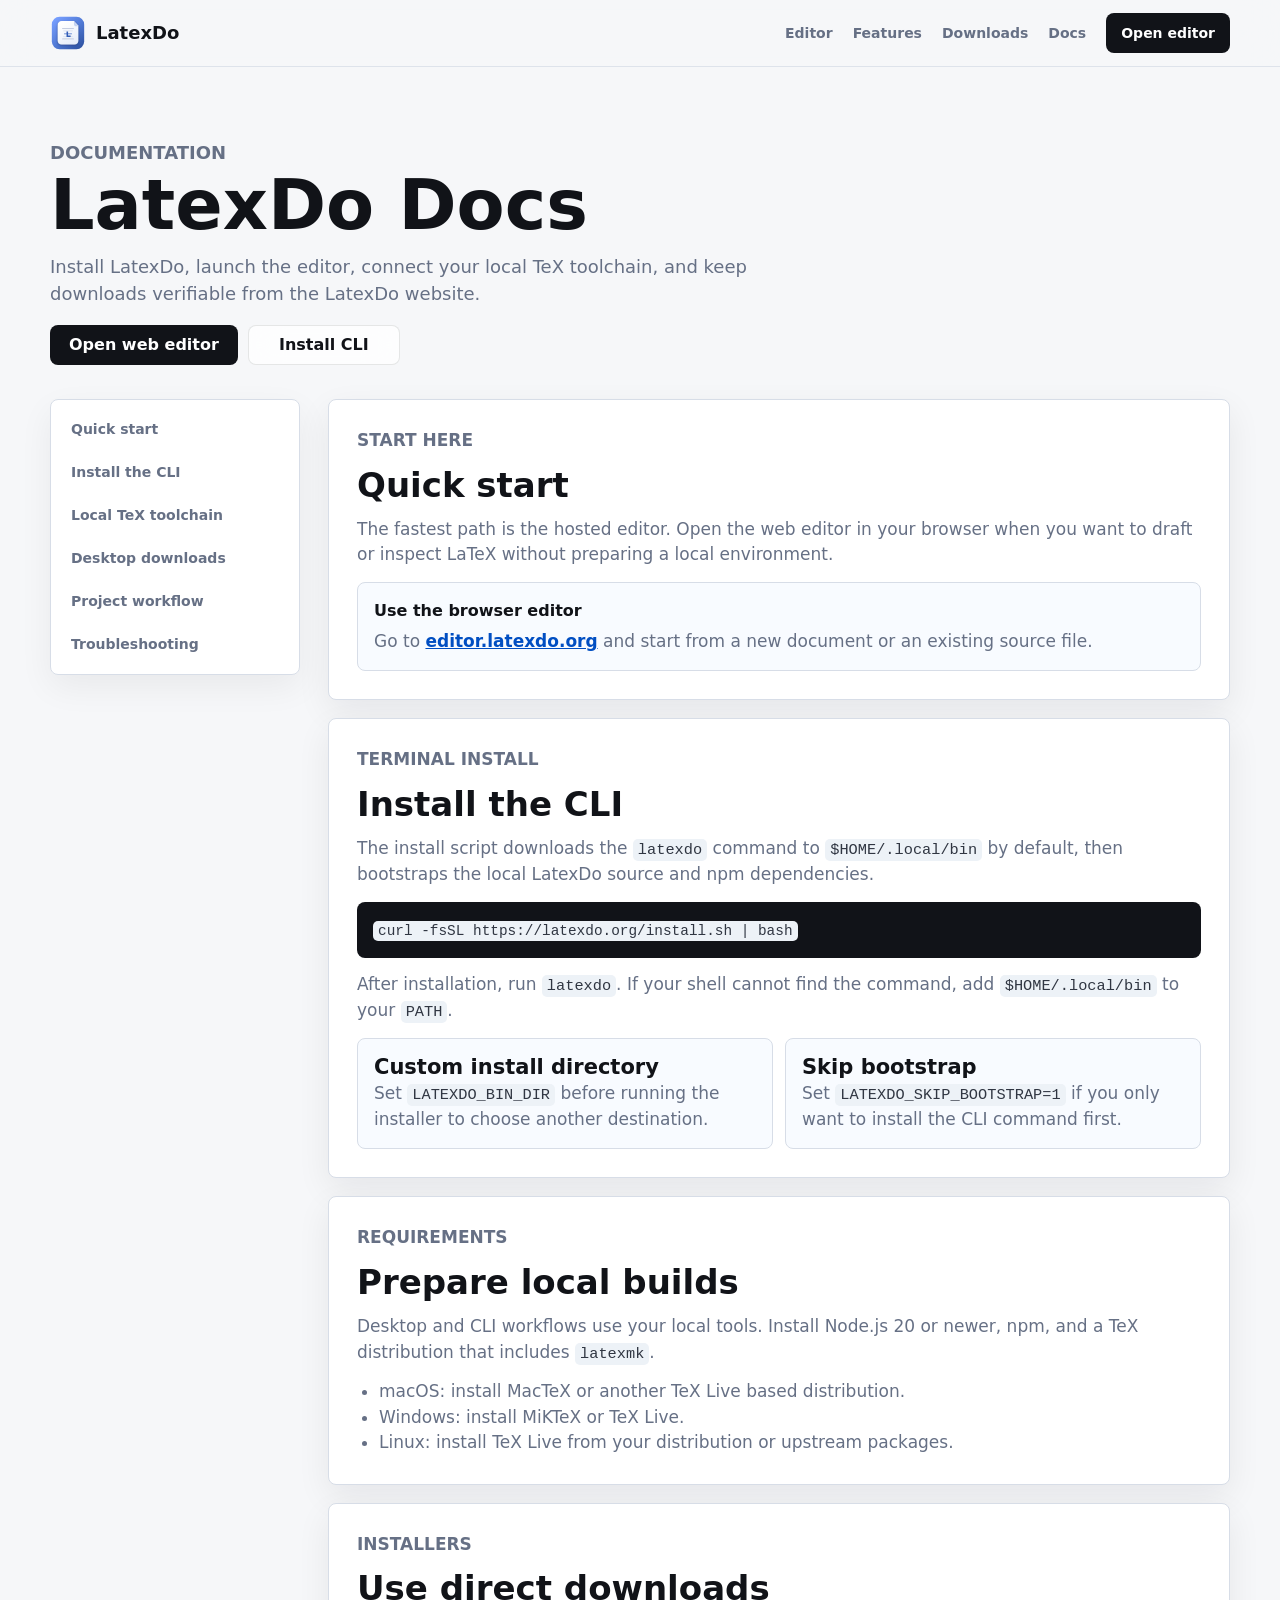
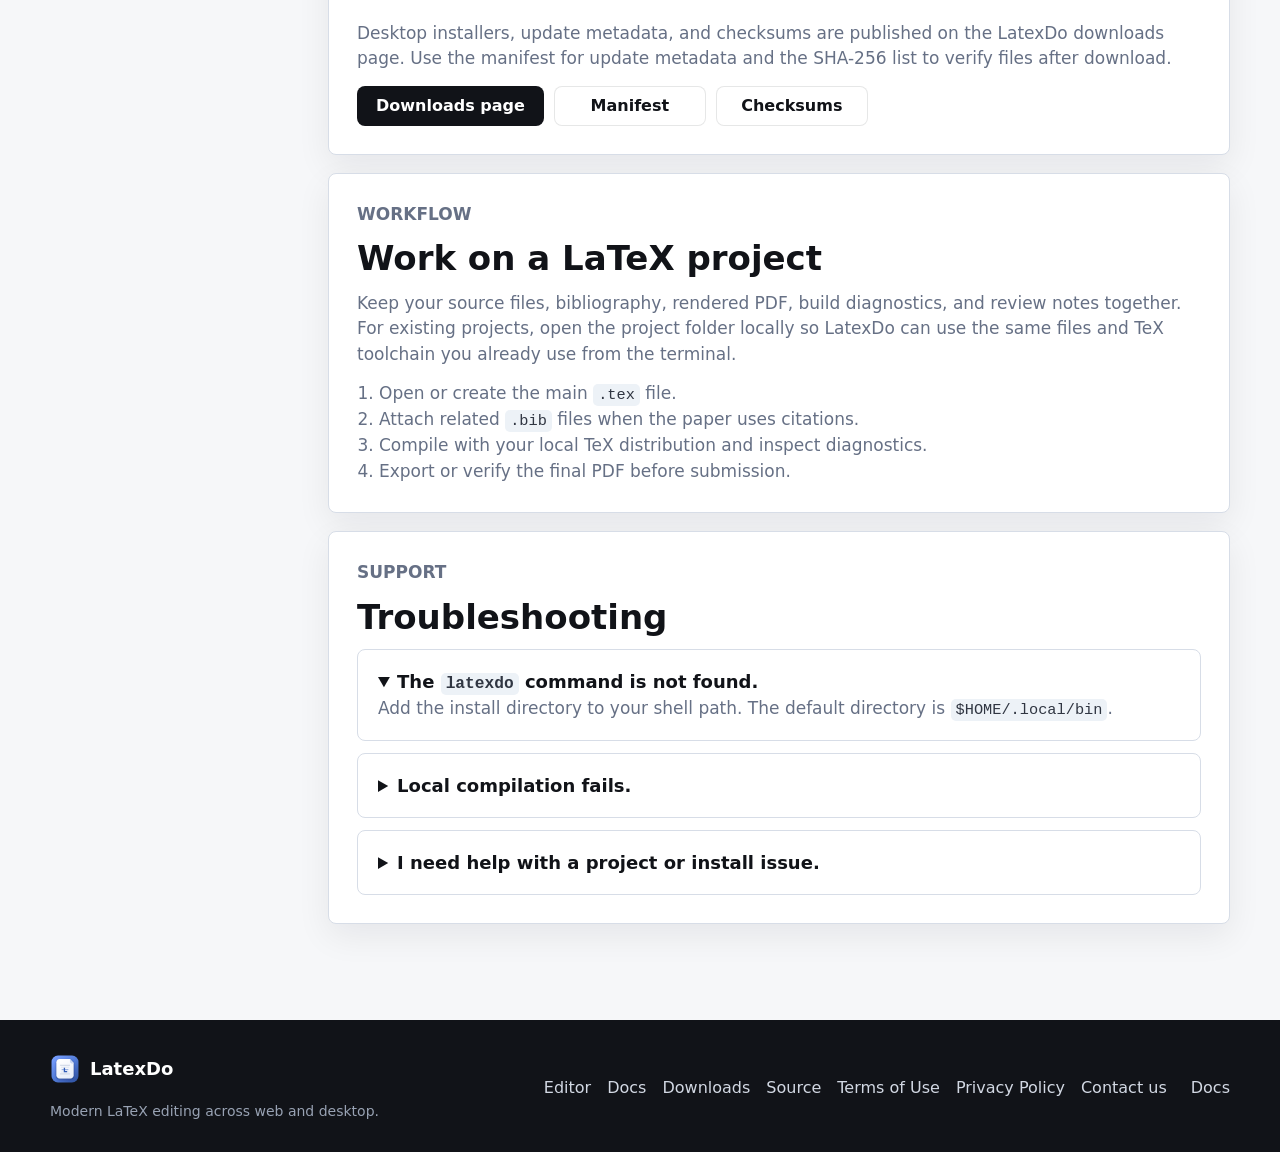
==== docs/index.html @ fb9a3849 "adding docx (fixes: #9)" ====
<!doctype html>
<html lang="en">
  <head>
    <meta charset="UTF-8" />
    <meta name="viewport" content="width=device-width, initial-scale=1.0" />
    <title>LatexDo Docs - Installation, Editor, CLI, and Downloads</title>
    <meta
      name="description"
      content="LatexDo documentation for installing the CLI, opening the editor, preparing a TeX toolchain, using downloads, and troubleshooting local builds."
    />
    <meta name="robots" content="index, follow, max-image-preview:large" />
    <link rel="canonical" href="https://latexdo.org/docs/" />
    <link rel="icon" type="image/svg+xml" href="../assets/icon.svg" />
    <link rel="manifest" href="../site.webmanifest" />
    <link rel="stylesheet" href="../style.css" />
    <meta property="og:type" content="website" />
    <meta property="og:title" content="LatexDo Docs" />
    <meta
      property="og:description"
      content="Install LatexDo, launch the editor, configure a TeX toolchain, and verify desktop downloads."
    />
    <meta property="og:url" content="https://latexdo.org/docs/" />
    <meta property="og:image" content="https://latexdo.org/assets/social-preview.svg" />
  </head>
  <body>
    <header class="site-header">
      <nav class="nav-shell" aria-label="Primary navigation">
        <a class="brand" href="../" aria-label="LatexDo home">
          <img src="../assets/icon.svg" alt="" width="36" height="36" />
          <span>LatexDo</span>
        </a>
        <button
          class="nav-toggle"
          type="button"
          aria-expanded="false"
          aria-controls="nav-links"
          data-nav-toggle
        >
          <span></span>
          <span></span>
        </button>
        <div id="nav-links" class="nav-links" data-nav-links>
          <a href="../#editor">Editor</a>
          <a href="../#features">Features</a>
          <a href="../downloads/">Downloads</a>
          <a href="./">Docs</a>
          <a class="nav-editor-link" href="https://editor.latexdo.org">Open editor</a>
        </div>
      </nav>
    </header>

    <main class="docs-page">
      <section class="docs-hero">
        <p class="eyebrow">Documentation</p>
        <h1>LatexDo Docs</h1>
        <p>
          Install LatexDo, launch the editor, connect your local TeX toolchain, and
          keep downloads verifiable from the LatexDo website.
        </p>
        <div class="hero-actions">
          <a class="button primary" href="https://editor.latexdo.org"
            >Open web editor</a
          >
          <a class="button secondary" href="#install-cli">Install CLI</a>
        </div>
      </section>

      <div class="docs-layout">
        <aside class="docs-toc" aria-label="Documentation sections">
          <a href="#quick-start">Quick start</a>
          <a href="#install-cli">Install the CLI</a>
          <a href="#local-toolchain">Local TeX toolchain</a>
          <a href="#desktop-downloads">Desktop downloads</a>
          <a href="#project-workflow">Project workflow</a>
          <a href="#troubleshooting">Troubleshooting</a>
        </aside>

        <article class="docs-document">
          <section id="quick-start">
            <p class="eyebrow">Start here</p>
            <h2>Quick start</h2>
            <p>
              The fastest path is the hosted editor. Open the web editor in your
              browser when you want to draft or inspect LaTeX without preparing a local
              environment.
            </p>
            <div class="docs-callout">
              <strong>Use the browser editor</strong>
              <p>
                Go to <a href="https://editor.latexdo.org">editor.latexdo.org</a> and
                start from a new document or an existing source file.
              </p>
            </div>
          </section>

          <section id="install-cli">
            <p class="eyebrow">Terminal install</p>
            <h2>Install the CLI</h2>
            <p>
              The install script downloads the <code>latexdo</code> command to
              <code>$HOME/.local/bin</code> by default, then bootstraps the local
              LatexDo source and npm dependencies.
            </p>
            <div class="command-line" aria-label="LatexDo CLI install command">
              <code>curl -fsSL https://latexdo.org/install.sh | bash</code>
            </div>
            <p>
              After installation, run <code>latexdo</code>. If your shell cannot find
              the command, add <code>$HOME/.local/bin</code> to your <code>PATH</code>.
            </p>
            <div class="docs-grid">
              <div>
                <h3>Custom install directory</h3>
                <p>
                  Set <code>LATEXDO_BIN_DIR</code> before running the installer to
                  choose another destination.
                </p>
              </div>
              <div>
                <h3>Skip bootstrap</h3>
                <p>
                  Set <code>LATEXDO_SKIP_BOOTSTRAP=1</code> if you only want to install
                  the CLI command first.
                </p>
              </div>
            </div>
          </section>

          <section id="local-toolchain">
            <p class="eyebrow">Requirements</p>
            <h2>Prepare local builds</h2>
            <p>
              Desktop and CLI workflows use your local tools. Install Node.js 20 or
              newer, npm, and a TeX distribution that includes <code>latexmk</code>.
            </p>
            <ul>
              <li>macOS: install MacTeX or another TeX Live based distribution.</li>
              <li>Windows: install MiKTeX or TeX Live.</li>
              <li>Linux: install TeX Live from your distribution or upstream packages.</li>
            </ul>
          </section>

          <section id="desktop-downloads">
            <p class="eyebrow">Installers</p>
            <h2>Use direct downloads</h2>
            <p>
              Desktop installers, update metadata, and checksums are published on the
              LatexDo downloads page. Use the manifest for update metadata and the
              SHA-256 list to verify files after download.
            </p>
            <div class="docs-links">
              <a class="button primary" href="../downloads/">Downloads page</a>
              <a class="button secondary" href="../downloads/manifest.json"
                >Manifest</a
              >
              <a class="button secondary" href="../downloads/SHA256SUMS.txt"
                >Checksums</a
              >
            </div>
          </section>

          <section id="project-workflow">
            <p class="eyebrow">Workflow</p>
            <h2>Work on a LaTeX project</h2>
            <p>
              Keep your source files, bibliography, rendered PDF, build diagnostics,
              and review notes together. For existing projects, open the project folder
              locally so LatexDo can use the same files and TeX toolchain you already
              use from the terminal.
            </p>
            <ol>
              <li>Open or create the main <code>.tex</code> file.</li>
              <li>Attach related <code>.bib</code> files when the paper uses citations.</li>
              <li>Compile with your local TeX distribution and inspect diagnostics.</li>
              <li>Export or verify the final PDF before submission.</li>
            </ol>
          </section>

          <section id="troubleshooting">
            <p class="eyebrow">Support</p>
            <h2>Troubleshooting</h2>
            <div class="faq-list">
              <details open>
                <summary>The <code>latexdo</code> command is not found.</summary>
                <p>
                  Add the install directory to your shell path. The default directory is
                  <code>$HOME/.local/bin</code>.
                </p>
              </details>
              <details>
                <summary>Local compilation fails.</summary>
                <p>
                  Confirm that your TeX distribution is installed and that
                  <code>latexmk</code> is available in your terminal.
                </p>
              </details>
              <details>
                <summary>I need help with a project or install issue.</summary>
                <p>
                  Email <a href="mailto:contact@latexdo.org">contact@latexdo.org</a>
                  or open an issue in the
                  <a href="https://github.com/latexdo/latexdo">LatexDo repository</a>.
                </p>
              </details>
            </div>
          </section>
        </article>
      </div>
    </main>

    <footer class="site-footer">
      <div>
        <a class="brand" href="../" aria-label="LatexDo home"
          ><img src="../assets/icon.svg" alt="" width="30" height="30" /><span
            >LatexDo</span
          ></a
        >
        <p>Modern LaTeX editing across web and desktop.</p>
      </div>
      <nav aria-label="Footer navigation">
        <a href="https://editor.latexdo.org">Editor</a>
        <a href="../docs/">Docs</a>
        <a href="../downloads/">Downloads</a>
        <a href="https://github.com/latexdo/latexdo">Source</a>
        <a href="../terms.html">Terms of Use</a>
        <a href="../privacy.html">Privacy Policy</a>
        <a href="mailto:contact@latexdo.org">Contact us</a>
      </nav>
      <span>Docs</span>
    </footer>

    <script type="module" src="../assets/site.js"></script>
  </body>
</html>
---- style.css ----
:root {
  color-scheme: light;
  --page: #f6f7f9;
  --surface: #ffffff;
  --surface-soft: #f2f4f7;
  --ink: #111318;
  --ink-soft: #303642;
  --muted: #667085;
  --border: #d7dde7;
  --hairline: rgb(17 19 24 / 10%);
  --blue: #0f6fff;
  --blue-strong: #004ec2;
  --green: #14805e;
  --amber: #9c6514;
  --rose: #b4233b;
  --code: #111318;
  --code-line: #98a2b3;
  --shadow-soft: 0 18px 50px rgb(17 19 24 / 10%);
  --shadow-strong: 0 32px 90px rgb(17 19 24 / 18%);
  --radius: 8px;
  --max: 1180px;
}

* {
  box-sizing: border-box;
}

html {
  scroll-behavior: smooth;
}

body {
  margin: 0;
  color: var(--ink);
  background: var(--page);
  font-family:
    Inter,
    ui-sans-serif,
    system-ui,
    -apple-system,
    BlinkMacSystemFont,
    "Segoe UI",
    sans-serif;
  line-height: 1.5;
  text-rendering: optimizeLegibility;
  -webkit-font-smoothing: antialiased;
}

button,
textarea,
a {
  font: inherit;
}

button {
  color: inherit;
}

a {
  color: inherit;
}

img,
svg {
  display: block;
  max-width: 100%;
}

.skip-link {
  position: fixed;
  top: 12px;
  left: 12px;
  z-index: 100;
  transform: translateY(-140%);
  border-radius: var(--radius);
  background: var(--ink);
  color: white;
  padding: 10px 12px;
  text-decoration: none;
}

.skip-link:focus {
  transform: translateY(0);
}

.site-header {
  position: sticky;
  top: 0;
  z-index: 30;
  border-bottom: 1px solid rgb(215 221 231 / 76%);
  background: rgb(246 247 249 / 82%);
  backdrop-filter: blur(20px);
}

.nav-shell {
  display: flex;
  width: min(var(--max), calc(100% - 32px));
  min-height: 66px;
  align-items: center;
  justify-content: space-between;
  gap: 24px;
  margin: 0 auto;
}

.brand {
  display: inline-flex;
  align-items: center;
  gap: 10px;
  color: var(--ink);
  font-size: 18px;
  font-weight: 820;
  letter-spacing: 0;
  text-decoration: none;
}

.brand span {
  line-height: 1;
}

.nav-links {
  display: flex;
  align-items: center;
  gap: 20px;
  color: var(--muted);
  font-size: 14px;
  font-weight: 690;
}

.nav-links a {
  text-decoration: none;
}

.nav-links a:hover {
  color: var(--ink);
}

.nav-editor-link,
.button {
  display: inline-flex;
  min-height: 40px;
  align-items: center;
  justify-content: center;
  border: 1px solid transparent;
  border-radius: var(--radius);
  cursor: pointer;
  font-weight: 760;
  text-decoration: none;
  transition:
    transform 160ms ease,
    border-color 160ms ease,
    background 160ms ease,
    color 160ms ease;
}

.nav-editor-link {
  padding: 0 14px;
  background: var(--ink);
  color: white;
}

.nav-editor-link:hover,
.button.primary:hover {
  transform: translateY(-1px);
}

.nav-toggle {
  display: none;
  width: 42px;
  height: 42px;
  border: 1px solid var(--border);
  border-radius: var(--radius);
  background: var(--surface);
  cursor: pointer;
}

.nav-toggle span {
  display: block;
  width: 18px;
  height: 2px;
  margin: 5px auto;
  border-radius: 2px;
  background: var(--ink);
}

.hero {
  position: relative;
  display: grid;
  min-height: calc(100svh - 66px);
  overflow: hidden;
  border-bottom: 1px solid var(--hairline);
  background: #f8f9fb;
}

.hero-backdrop {
  position: absolute;
  inset: 0;
  display: grid;
  align-items: center;
  padding: 92px 24px 48px;
  opacity: 0.94;
}

.product-stage {
  display: grid;
  grid-template-columns: 180px minmax(420px, 1fr) minmax(260px, 0.56fr);
  grid-template-rows: minmax(340px, 54vh) 142px;
  gap: 12px;
  width: min(1240px, 100%);
  margin: 0 auto;
  transform: translateX(120px) rotateX(0deg);
}

.stage-sidebar,
.stage-editor,
.stage-preview,
.stage-inspector {
  border: 1px solid rgb(17 19 24 / 12%);
  border-radius: 10px;
  background: rgb(255 255 255 / 82%);
  box-shadow: var(--shadow-soft);
  backdrop-filter: blur(18px);
}

.stage-sidebar {
  display: grid;
  align-content: start;
  gap: 12px;
  padding: 18px;
}

.stage-dot {
  width: 34px;
  height: 34px;
  border-radius: 50%;
  background: var(--ink);
}

.stage-pill,
.stage-file,
.stage-divider {
  display: block;
}

.stage-pill {
  height: 9px;
  width: 70%;
  border-radius: 999px;
  background: #c5cedb;
}

.stage-pill.wide {
  width: 90%;
}

.stage-pill.short {
  width: 52%;
}

.stage-divider {
  height: 1px;
  margin: 10px 0 4px;
  background: var(--border);
}

.stage-file {
  border-radius: 7px;
  padding: 8px 10px;
  color: var(--muted);
  font-size: 12px;
  font-weight: 740;
}

.stage-file.active {
  background: #eef4ff;
  color: var(--blue-strong);
}

.stage-editor {
  overflow: hidden;
  background: #101217;
  color: #e7ebf2;
}

.stage-toolbar {
  display: flex;
  min-height: 46px;
  align-items: center;
  justify-content: space-between;
  border-bottom: 1px solid rgb(255 255 255 / 10%);
  padding: 0 16px;
  color: #aeb8c8;
  font-size: 12px;
  font-weight: 720;
}

.stage-toolbar strong {
  color: #8fe0b6;
}

.stage-editor pre {
  margin: 0;
  padding: 22px;
  font-family: ui-monospace, SFMono-Regular, Menlo, Monaco, Consolas, monospace;
  font-size: 14px;
  line-height: 1.75;
  white-space: pre-wrap;
}

.stage-preview {
  padding: 30px;
  background: #ffffff;
}

.paper-label {
  display: inline-flex;
  margin-bottom: 20px;
  color: var(--muted);
  font-size: 11px;
  font-weight: 850;
  text-transform: uppercase;
}

.stage-preview h3 {
  margin: 0 0 12px;
  font-family: Georgia, "Times New Roman", serif;
  font-size: 26px;
}

.stage-preview p {
  color: #3b4250;
  font-family: Georgia, "Times New Roman", serif;
}

.paper-rule {
  height: 1px;
  margin: 22px 0;
  background: var(--border);
}

.paper-lines {
  display: grid;
  gap: 10px;
}

.paper-lines span {
  height: 10px;
  border-radius: 999px;
  background: #d8dee8;
}

.paper-lines span:nth-child(2) {
  width: 72%;
}

.stage-inspector {
  grid-column: 2 / 4;
  display: grid;
  grid-template-columns: auto repeat(3, minmax(0, 1fr));
  align-items: center;
  gap: 12px;
  padding: 18px;
}

.check {
  border: 1px solid var(--border);
  border-radius: var(--radius);
  padding: 12px;
  background: #f8fafc;
  color: var(--ink-soft);
  font-size: 13px;
  font-weight: 760;
}

.check.good {
  border-color: rgb(20 128 94 / 34%);
  color: var(--green);
}

.check.warn {
  border-color: rgb(156 101 20 / 34%);
  color: var(--amber);
}

.hero-content {
  position: relative;
  z-index: 2;
  width: min(var(--max), calc(100% - 32px));
  align-self: end;
  margin: 0 auto;
  padding: 110px 0 92px;
}

.eyebrow {
  margin: 0;
  color: var(--blue-strong);
  font-size: 12px;
  font-weight: 860;
  letter-spacing: 0;
  text-transform: uppercase;
}

h1,
h2,
h3,
p {
  margin-top: 0;
}

h1 {
  max-width: 780px;
  margin-bottom: 18px;
  color: var(--ink);
  font-size: 96px;
  line-height: 0.9;
  letter-spacing: 0;
}

h2 {
  margin-bottom: 0;
  color: var(--ink);
  font-size: 48px;
  line-height: 1.04;
  letter-spacing: 0;
}

h3 {
  margin-bottom: 10px;
  font-size: 21px;
  line-height: 1.22;
  letter-spacing: 0;
}

.hero-lede {
  max-width: 620px;
  margin-bottom: 24px;
  color: var(--ink-soft);
  font-size: 22px;
  line-height: 1.42;
}

.hero-actions,
.toolbar-actions,
.hero-commands {
  display: flex;
  flex-wrap: wrap;
  gap: 10px;
}

.hero-actions {
  margin-bottom: 18px;
}

.button {
  min-width: 152px;
  padding: 0 18px;
}

.button.primary {
  background: var(--ink);
  color: white;
}

.button.secondary {
  border-color: var(--hairline);
  background: rgb(255 255 255 / 78%);
  color: var(--ink);
  backdrop-filter: blur(16px);
}

.button.secondary:hover {
  border-color: rgb(17 19 24 / 22%);
  background: white;
  transform: translateY(-1px);
}

.hero-commands button {
  min-height: 34px;
  border: 1px solid rgb(17 19 24 / 14%);
  border-radius: var(--radius);
  background: rgb(255 255 255 / 64%);
  color: var(--ink-soft);
  cursor: pointer;
  padding: 0 12px;
  font-size: 13px;
  font-weight: 760;
  backdrop-filter: blur(14px);
}

.hero-commands button.active,
.hero-commands button:hover {
  background: var(--ink);
  color: white;
}

.trust-strip {
  display: grid;
  grid-template-columns: repeat(4, minmax(0, 1fr));
  border-bottom: 1px solid var(--hairline);
  background: var(--surface);
}

.trust-strip div {
  min-height: 108px;
  padding: 24px;
  border-right: 1px solid var(--hairline);
}

.trust-strip div:last-child {
  border-right: 0;
}

.trust-strip strong,
.trust-strip span {
  display: block;
}

.trust-strip strong {
  margin-bottom: 6px;
  font-size: 15px;
}

.trust-strip span {
  color: var(--muted);
  font-size: 14px;
}

.section-band {
  padding: 98px 0;
  border-bottom: 1px solid var(--hairline);
  background: var(--page);
}

.section-band:nth-of-type(even) {
  background: var(--surface);
}

.section-inner {
  width: min(var(--max), calc(100% - 32px));
  margin: 0 auto;
}

.section-inner.wide {
  width: min(1360px, calc(100% - 32px));
}

.section-inner.narrow {
  width: min(820px, calc(100% - 32px));
}

.section-heading {
  display: grid;
  max-width: 790px;
  gap: 14px;
  margin-bottom: 30px;
}

.section-heading p:not(.eyebrow) {
  color: var(--muted);
  font-size: 18px;
}

.section-heading a {
  color: var(--blue-strong);
  font-weight: 800;
  text-decoration: none;
}

.demo-workspace {
  overflow: hidden;
  border: 1px solid var(--border);
  border-radius: 12px;
  background: var(--surface);
  box-shadow: var(--shadow-strong);
}

.workspace-topbar {
  display: grid;
  grid-template-columns: auto minmax(150px, 1fr) auto auto;
  align-items: center;
  gap: 14px;
  min-height: 58px;
  padding: 10px 12px;
  border-bottom: 1px solid var(--border);
  background: #f8fafc;
}

.traffic {
  display: flex;
  gap: 7px;
}

.traffic span {
  width: 11px;
  height: 11px;
  border-radius: 999px;
  background: #e25d56;
}

.traffic span:nth-child(2) {
  background: #e6b240;
}

.traffic span:nth-child(3) {
  background: #35bc78;
}

.project-meta {
  display: flex;
  min-width: 0;
  flex-direction: column;
  gap: 1px;
}

.project-meta strong {
  overflow: hidden;
  color: var(--ink);
  font-size: 13px;
  text-overflow: ellipsis;
  white-space: nowrap;
}

.project-meta span {
  color: var(--muted);
  font-size: 12px;
}

.mode-switch {
  display: inline-grid;
  grid-template-columns: repeat(3, minmax(70px, 1fr));
  gap: 4px;
  padding: 3px;
  border: 1px solid var(--border);
  border-radius: var(--radius);
  background: #edf1f6;
}

.mode,
.icon-button {
  min-height: 30px;
  border: 1px solid transparent;
  border-radius: 6px;
  background: transparent;
  color: var(--muted);
  cursor: pointer;
  font-size: 12px;
  font-weight: 780;
}

.mode.active {
  border-color: #ccd5e3;
  background: var(--surface);
  color: var(--blue-strong);
}

.icon-button {
  min-width: 48px;
  padding: 0 10px;
  border-color: var(--border);
  background: var(--surface);
  color: var(--ink);
}

.button.compact {
  min-width: 94px;
  min-height: 34px;
  padding: 0 14px;
}

.workspace-grid {
  display: grid;
  min-height: 560px;
  grid-template-columns: minmax(360px, 1.1fr) minmax(340px, 0.92fr) minmax(
      250px,
      0.56fr
    );
}

.source-panel,
.preview-panel,
.inspector-panel {
  min-width: 0;
  border-right: 1px solid var(--border);
  background: var(--surface);
}

.inspector-panel {
  display: flex;
  flex-direction: column;
  border-right: 0;
}

.panel-title {
  display: flex;
  min-height: 42px;
  align-items: center;
  justify-content: space-between;
  gap: 12px;
  padding: 0 14px;
  border-bottom: 1px solid var(--border);
  color: var(--muted);
  font-size: 12px;
  font-weight: 850;
  text-transform: uppercase;
}

.editor-shell {
  display: grid;
  height: calc(100% - 42px);
  min-height: 518px;
  grid-template-columns: 46px 1fr;
  background: var(--code);
}

.line-numbers {
  height: 100%;
  margin: 0;
  padding: 14px 0 14px 10px;
  overflow: hidden;
  border-right: 1px solid rgb(255 255 255 / 8%);
  color: var(--code-line);
  font-family: ui-monospace, SFMono-Regular, Menlo, Monaco, Consolas, monospace;
  font-size: 13px;
  line-height: 22px;
  list-style: none;
  text-align: right;
}

.line-numbers li {
  height: 22px;
  padding-right: 10px;
}

.line-numbers li.active {
  color: white;
  background: rgb(15 111 255 / 30%);
}

#source-editor {
  width: 100%;
  height: 100%;
  min-height: 518px;
  resize: none;
  border: 0;
  outline: none;
  padding: 14px 16px;
  color: #d9e3f3;
  background: var(--code);
  font-family: ui-monospace, SFMono-Regular, Menlo, Monaco, Consolas, monospace;
  font-size: 13px;
  line-height: 22px;
  white-space: pre;
  tab-size: 2;
}

.pdf-page {
  width: min(100% - 44px, 390px);
  min-height: 472px;
  margin: 22px auto;
  padding: 30px;
  border: 1px solid #d2d8e3;
  background: white;
  box-shadow: 0 18px 40px rgb(17 19 24 / 14%);
  cursor: pointer;
}

.pdf-page h3 {
  margin-bottom: 14px;
  font-family: Georgia, "Times New Roman", serif;
  font-size: 24px;
}

.pdf-abstract,
.pdf-sections p {
  color: #374151;
  font-family: Georgia, "Times New Roman", serif;
  font-size: 12px;
  line-height: 1.55;
}

.pdf-sections h4 {
  margin: 18px 0 5px;
  font-family: Georgia, "Times New Roman", serif;
  font-size: 14px;
}

.pdf-section {
  padding: 3px 5px;
  margin-left: -5px;
  border-radius: 4px;
}

.pdf-section:hover,
.pdf-section.active {
  background: #e8f0ff;
}

.pdf-equation {
  margin: 22px 0;
  padding: 13px 10px;
  border: 1px solid #d8e0ec;
  background: #f8fafc;
  color: #24324a;
  font-family: Georgia, "Times New Roman", serif;
  font-size: 13px;
  text-align: center;
}

.score-strip {
  display: grid;
  grid-template-columns: repeat(3, 1fr);
  border-bottom: 1px solid var(--border);
}

.score-strip div {
  display: grid;
  min-height: 76px;
  align-content: center;
  justify-items: center;
  border-right: 1px solid var(--border);
  color: var(--muted);
  font-size: 11px;
}

.score-strip div:last-child {
  border-right: 0;
}

.metric {
  color: var(--ink);
  font-size: 22px;
  font-weight: 860;
}

.diagnostics {
  display: grid;
  gap: 10px;
  min-height: 250px;
  margin: 0;
  padding: 14px;
  list-style: none;
}

.diagnostics li {
  border: 1px solid var(--border);
  border-left-width: 4px;
  border-radius: var(--radius);
  padding: 10px;
  background: #fbfdff;
  cursor: pointer;
}

.diagnostics li.error {
  border-left-color: var(--rose);
}

.diagnostics li.warn {
  border-left-color: var(--amber);
}

.diagnostics li.ok {
  border-left-color: var(--green);
}

.diagnostics strong,
.diagnostics span {
  display: block;
}

.diagnostics strong {
  margin-bottom: 4px;
  font-size: 12px;
}

.diagnostics span {
  color: var(--muted);
  font-size: 12px;
}

.install-panel {
  margin: auto 14px 14px;
  padding: 14px;
  border: 1px solid #cbd8e8;
  border-radius: var(--radius);
  background: #f8fbff;
}

.install-panel strong {
  display: block;
  margin-bottom: 6px;
  font-size: 13px;
}

.install-panel p {
  margin-bottom: 10px;
  color: var(--muted);
  font-size: 12px;
}

.install-panel a {
  color: var(--blue-strong);
  font-size: 12px;
  font-weight: 820;
  text-decoration: none;
}

.workspace-status {
  display: flex;
  min-height: 38px;
  align-items: center;
  gap: 8px;
  padding: 0 14px;
  border-top: 1px solid var(--border);
  background: #f8fafc;
  color: var(--muted);
  font-size: 12px;
}

.status-dot {
  width: 9px;
  height: 9px;
  border-radius: 999px;
  background: var(--green);
}

.status-dot.busy {
  background: var(--amber);
}

.status-dot.error {
  background: var(--rose);
}

.workflow-grid,
.feature-grid,
.download-grid {
  display: grid;
  gap: 16px;
}

.workflow-grid {
  grid-template-columns: repeat(3, minmax(0, 1fr));
}

.feature-grid,
.download-grid {
  grid-template-columns: repeat(3, minmax(0, 1fr));
}

.workflow-card,
.feature-card,
.download-card,
.downloads-empty,
.downloads-meta {
  border: 1px solid var(--border);
  border-radius: var(--radius);
  background: var(--surface);
  box-shadow: 0 12px 34px rgb(17 19 24 / 7%);
}

.workflow-card,
.feature-card,
.download-card {
  padding: 22px;
}

.workflow-card span {
  display: inline-flex;
  margin-bottom: 28px;
  color: var(--blue-strong);
  font-size: 13px;
  font-weight: 880;
}

.workflow-card p,
.feature-card p,
.download-card p {
  margin-bottom: 0;
  color: var(--muted);
}

.download-card {
  display: grid;
  align-content: space-between;
  min-height: 190px;
}

.download-card a {
  width: fit-content;
  margin-top: 18px;
}

.download-card small,
.download-card span {
  display: block;
  color: #7a8596;
  font-size: 13px;
  font-weight: 720;
}

.cli-band {
  background: #eef3f7;
}

.cli-install {
  display: grid;
  grid-template-columns: minmax(0, 1fr) auto;
  gap: 16px;
  align-items: center;
  border: 1px solid var(--border);
  border-radius: var(--radius);
  background: var(--surface);
  padding: 18px;
  box-shadow: 0 12px 34px rgb(17 19 24 / 7%);
}

.command-line {
  min-width: 0;
  overflow-x: auto;
  border-radius: var(--radius);
  background: var(--code);
  color: #f6f8fb;
  padding: 16px;
}

.command-line code {
  white-space: nowrap;
  font-family: "SFMono-Regular", Consolas, "Liberation Mono", monospace;
  font-size: 14px;
}

.cli-links {
  display: flex;
  flex-wrap: wrap;
  gap: 10px;
  justify-content: flex-end;
}

.faq-list {
  display: grid;
  gap: 12px;
}

.faq-list details {
  border: 1px solid var(--border);
  border-radius: var(--radius);
  background: var(--surface);
  padding: 18px 20px;
}

.faq-list summary {
  cursor: pointer;
  font-size: 18px;
  font-weight: 820;
}

.faq-list p {
  margin: 14px 0 0;
  color: var(--muted);
}

.faq-list a {
  color: var(--blue-strong);
  font-weight: 760;
}

.faq-list code {
  border-radius: 5px;
  background: #edf2f7;
  color: var(--ink-soft);
  padding: 2px 5px;
  font-size: 0.9em;
}

.site-footer {
  display: grid;
  grid-template-columns: minmax(220px, 1fr) auto auto;
  gap: 24px;
  align-items: center;
  padding: 34px max(16px, calc((100% - var(--max)) / 2));
  background: var(--ink);
  color: #d2d8e3;
}

.site-footer p {
  margin: 10px 0 0;
  color: #98a2b3;
  font-size: 14px;
}

.site-footer .brand {
  color: white;
}

.site-footer nav {
  display: flex;
  flex-wrap: wrap;
  gap: 16px;
}

.site-footer a {
  color: #d2d8e3;
  text-decoration: none;
}

.site-footer a:hover {
  color: white;
}

.reveal {
  opacity: 0;
  transform: translateY(18px);
  transition:
    opacity 520ms ease,
    transform 520ms ease;
}

.reveal.visible {
  opacity: 1;
  transform: translateY(0);
}

.downloads-page {
  width: min(1080px, calc(100% - 32px));
  min-height: calc(100vh - 142px);
  margin: 0 auto;
  padding: 72px 0 86px;
}

.docs-page {
  width: min(var(--max), calc(100% - 32px));
  min-height: calc(100vh - 142px);
  margin: 0 auto;
  padding: 72px 0 96px;
}

.legal-page {
  width: min(900px, calc(100% - 32px));
  min-height: calc(100vh - 142px);
  margin: 0 auto;
  padding: 72px 0 86px;
}

.docs-hero,
.downloads-hero {
  max-width: 760px;
  margin-bottom: 28px;
}

.docs-hero h1,
.downloads-hero h1 {
  margin: 8px 0 16px;
  font-size: 70px;
}

.legal-page h1 {
  margin: 8px 0 16px;
  font-size: 64px;
}

.docs-hero p,
.downloads-hero p,
.legal-page p,
.legal-page li,
.downloads-empty p,
.downloads-meta p {
  color: var(--muted);
  font-size: 18px;
}

.docs-layout {
  display: grid;
  grid-template-columns: 250px minmax(0, 1fr);
  gap: 28px;
  align-items: start;
  margin-top: 34px;
}

.docs-toc {
  position: sticky;
  top: 90px;
  display: grid;
  gap: 4px;
  border: 1px solid var(--border);
  border-radius: var(--radius);
  background: var(--surface);
  padding: 10px;
  box-shadow: 0 12px 34px rgb(17 19 24 / 6%);
}

.docs-toc a {
  border-radius: 6px;
  color: var(--muted);
  padding: 9px 10px;
  font-size: 14px;
  font-weight: 760;
  text-decoration: none;
}

.docs-toc a:hover {
  background: #eef4ff;
  color: var(--blue-strong);
}

.docs-document {
  display: grid;
  gap: 18px;
}

.docs-document section {
  display: grid;
  gap: 14px;
  border: 1px solid var(--border);
  border-radius: var(--radius);
  background: var(--surface);
  padding: 28px;
  box-shadow: 0 12px 34px rgb(17 19 24 / 7%);
}

.docs-document h2,
.docs-document h3,
.docs-document p,
.docs-document ul,
.docs-document ol {
  margin: 0;
}

.docs-document h2 {
  font-size: 34px;
}

.docs-document p,
.docs-document li {
  color: var(--muted);
  font-size: 17px;
}

.docs-document ul,
.docs-document ol {
  padding-left: 22px;
}

.docs-document code {
  border-radius: 5px;
  background: #edf2f7;
  color: var(--ink-soft);
  padding: 2px 5px;
  font-size: 0.9em;
}

.docs-document a {
  color: var(--blue-strong);
  font-weight: 760;
}

.docs-callout,
.docs-grid > div {
  border: 1px solid var(--border);
  border-radius: var(--radius);
  background: #f8fbff;
  padding: 16px;
}

.docs-callout p {
  margin-top: 6px;
}

.docs-grid {
  display: grid;
  grid-template-columns: repeat(2, minmax(0, 1fr));
  gap: 12px;
}

.docs-links {
  display: flex;
  flex-wrap: wrap;
  gap: 10px;
}

.legal-document {
  display: grid;
  gap: 22px;
  margin-top: 28px;
  border: 1px solid var(--border);
  border-radius: var(--radius);
  background: var(--surface);
  padding: 28px;
  box-shadow: 0 12px 34px rgb(17 19 24 / 7%);
}

.legal-document section {
  display: grid;
  gap: 10px;
}

.legal-document h2 {
  margin: 0;
  font-size: 24px;
}

.legal-document p,
.legal-document ul {
  margin: 0;
}

.legal-document ul {
  padding-left: 22px;
}

.legal-document a {
  color: var(--blue-strong);
  font-weight: 760;
}

.downloads-grid {
  display: grid;
  gap: 14px;
}

.downloads-grid .download-card {
  display: flex;
  min-height: 0;
  align-items: center;
  justify-content: space-between;
  gap: 22px;
}

.downloads-meta,
.downloads-empty {
  margin-top: 18px;
  padding: 22px;
}

.downloads-meta dl {
  display: grid;
  grid-template-columns: repeat(3, minmax(0, 1fr));
  gap: 12px;
  margin: 14px 0;
}

.downloads-meta dl div {
  min-width: 0;
  padding: 12px;
  border: 1px solid var(--border);
  border-radius: var(--radius);
  background: #f8fbff;
}

.downloads-meta dt {
  color: var(--muted);
  font-size: 12px;
  font-weight: 820;
  text-transform: uppercase;
}

.downloads-meta dd {
  margin: 4px 0 0;
  overflow-wrap: anywhere;
  font-weight: 820;
}

.downloads-meta a {
  color: var(--blue-strong);
  font-weight: 820;
  text-decoration: none;
}

@media (max-width: 1100px) {
  h1 {
    font-size: 76px;
  }

  h2 {
    font-size: 40px;
  }

  .product-stage {
    grid-template-columns: 130px minmax(320px, 1fr);
    grid-template-rows: 360px 130px;
    transform: translateX(80px);
  }

  .stage-preview {
    display: none;
  }

  .stage-inspector {
    grid-column: 1 / 3;
  }

  .workspace-grid {
    grid-template-columns: minmax(320px, 1fr) minmax(320px, 1fr);
  }

  .inspector-panel {
    grid-column: 1 / -1;
    border-top: 1px solid var(--border);
  }

  .feature-grid,
  .download-grid,
  .docs-grid {
    grid-template-columns: repeat(2, minmax(0, 1fr));
  }
}

@media (max-width: 820px) {
  .nav-toggle {
    display: inline-grid;
    place-items: center;
  }

  .nav-links {
    position: fixed;
    top: 66px;
    right: 16px;
    left: 16px;
    display: none;
    flex-direction: column;
    align-items: stretch;
    gap: 0;
    border: 1px solid var(--border);
    border-radius: var(--radius);
    background: var(--surface);
    box-shadow: var(--shadow-soft);
    padding: 8px;
  }

  .nav-links.open {
    display: flex;
  }

  .nav-links a {
    padding: 12px;
  }

  .nav-editor-link {
    width: 100%;
  }

  .docs-layout {
    grid-template-columns: 1fr;
  }

  .docs-toc {
    position: static;
  }

  .docs-grid {
    grid-template-columns: 1fr;
  }

  .hero {
    min-height: 760px;
  }

  .hero-backdrop {
    align-items: end;
    padding: 250px 16px 34px;
  }

  .product-stage {
    grid-template-columns: 1fr;
    grid-template-rows: 300px;
    transform: none;
  }

  .stage-sidebar,
  .stage-inspector {
    display: none;
  }

  .hero-content {
    align-self: start;
    padding: 70px 0 24px;
  }

  h1 {
    font-size: 60px;
  }

  h2,
  .downloads-hero h1,
  .legal-page h1 {
    font-size: 34px;
  }

  .hero-lede {
    font-size: 18px;
  }

  .trust-strip,
  .workflow-grid,
  .feature-grid,
  .download-grid,
  .downloads-meta dl {
    grid-template-columns: 1fr;
  }

  .cli-install {
    grid-template-columns: 1fr;
  }

  .cli-links {
    justify-content: flex-start;
  }

  .trust-strip div {
    border-right: 0;
    border-bottom: 1px solid var(--hairline);
  }

  .section-band {
    padding: 72px 0;
  }

  .workspace-topbar {
    grid-template-columns: auto 1fr;
  }

  .mode-switch,
  .toolbar-actions {
    grid-column: 1 / -1;
  }

  .workspace-grid {
    grid-template-columns: 1fr;
  }

  .preview-panel,
  .source-panel {
    border-right: 0;
    border-bottom: 1px solid var(--border);
  }

  .site-footer {
    grid-template-columns: 1fr;
  }

  .downloads-grid .download-card {
    align-items: flex-start;
    flex-direction: column;
  }
}

@media (max-width: 520px) {
  .hero-actions,
  .button {
    width: 100%;
  }

  .button {
    min-width: 0;
  }

  #source-editor,
  .line-numbers {
    font-size: 12px;
  }

  .pdf-page {
    width: calc(100% - 24px);
    padding: 22px;
  }
}

@media (prefers-reduced-motion: reduce) {
  *,
  *::before,
  *::after {
    scroll-behavior: auto !important;
    transition-duration: 0.01ms !important;
    animation-duration: 0.01ms !important;
    animation-iteration-count: 1 !important;
  }

  .reveal {
    opacity: 1;
    transform: none;
  }
}
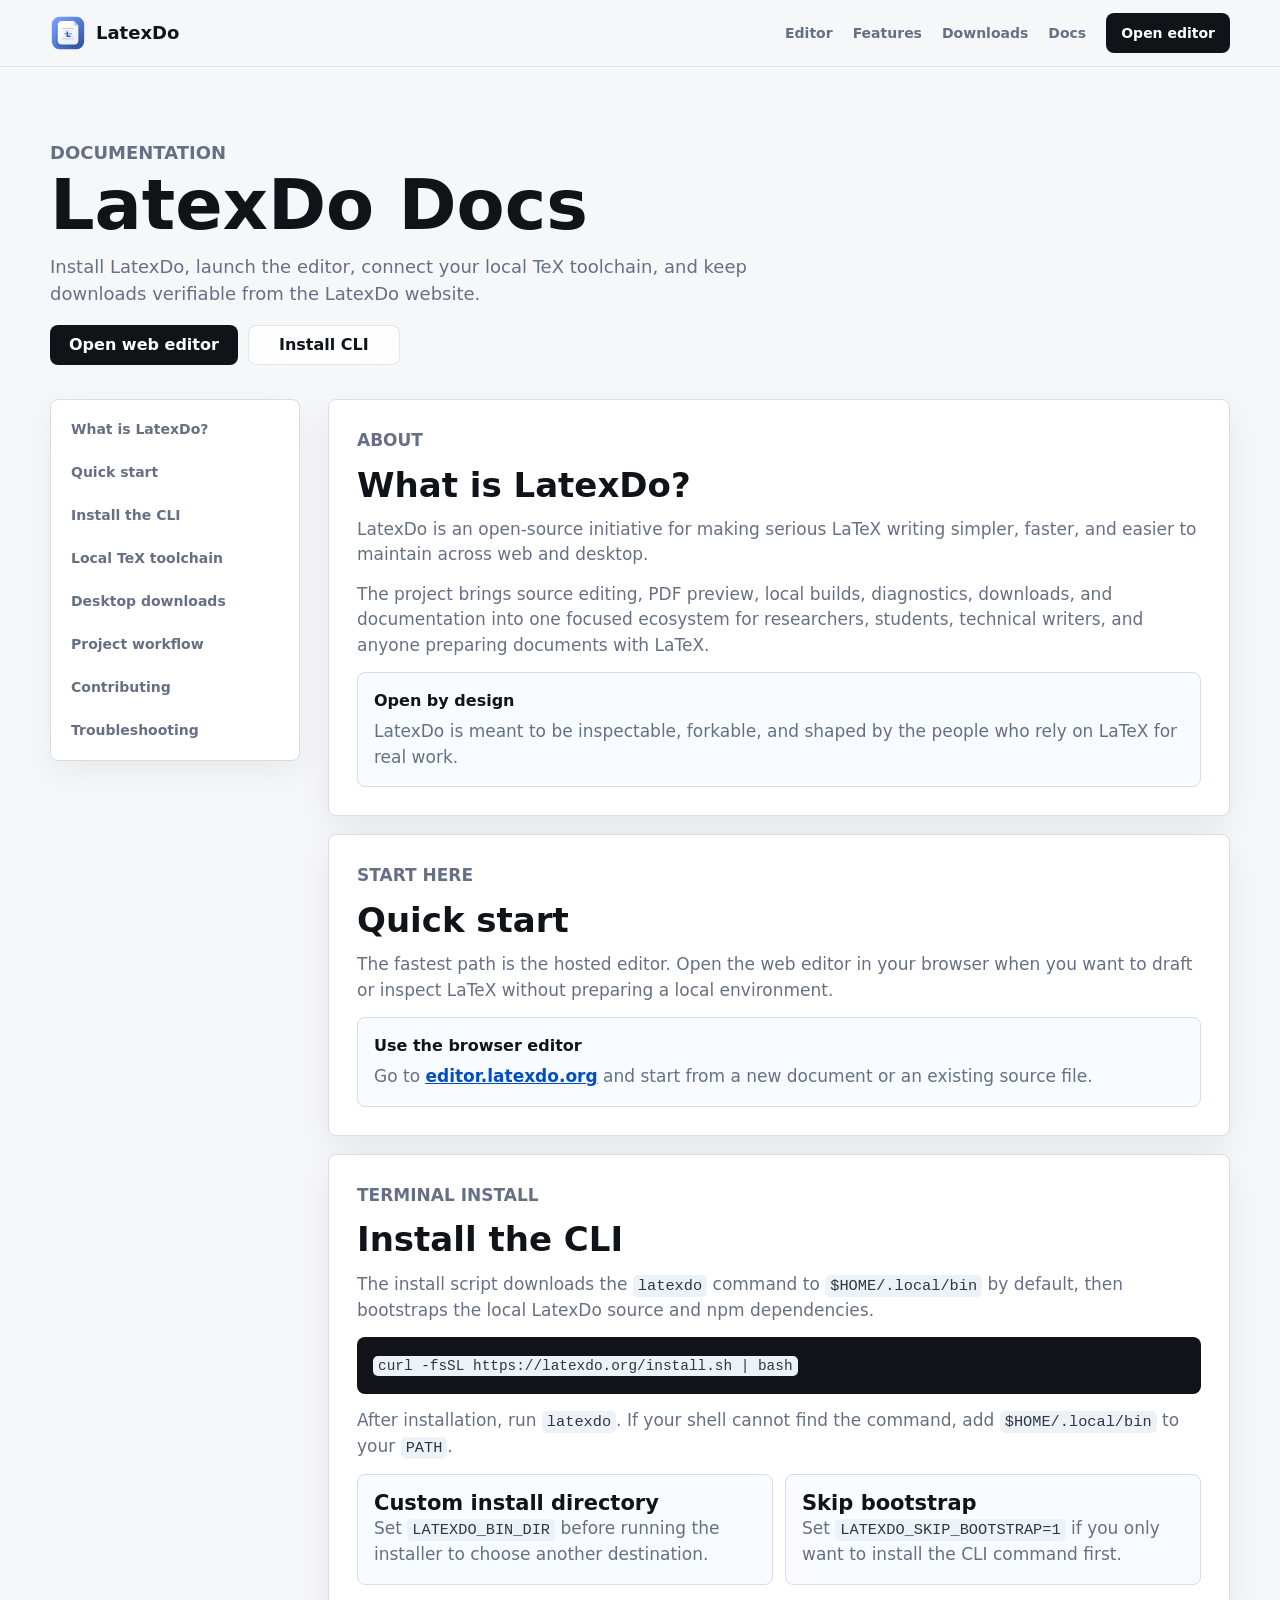
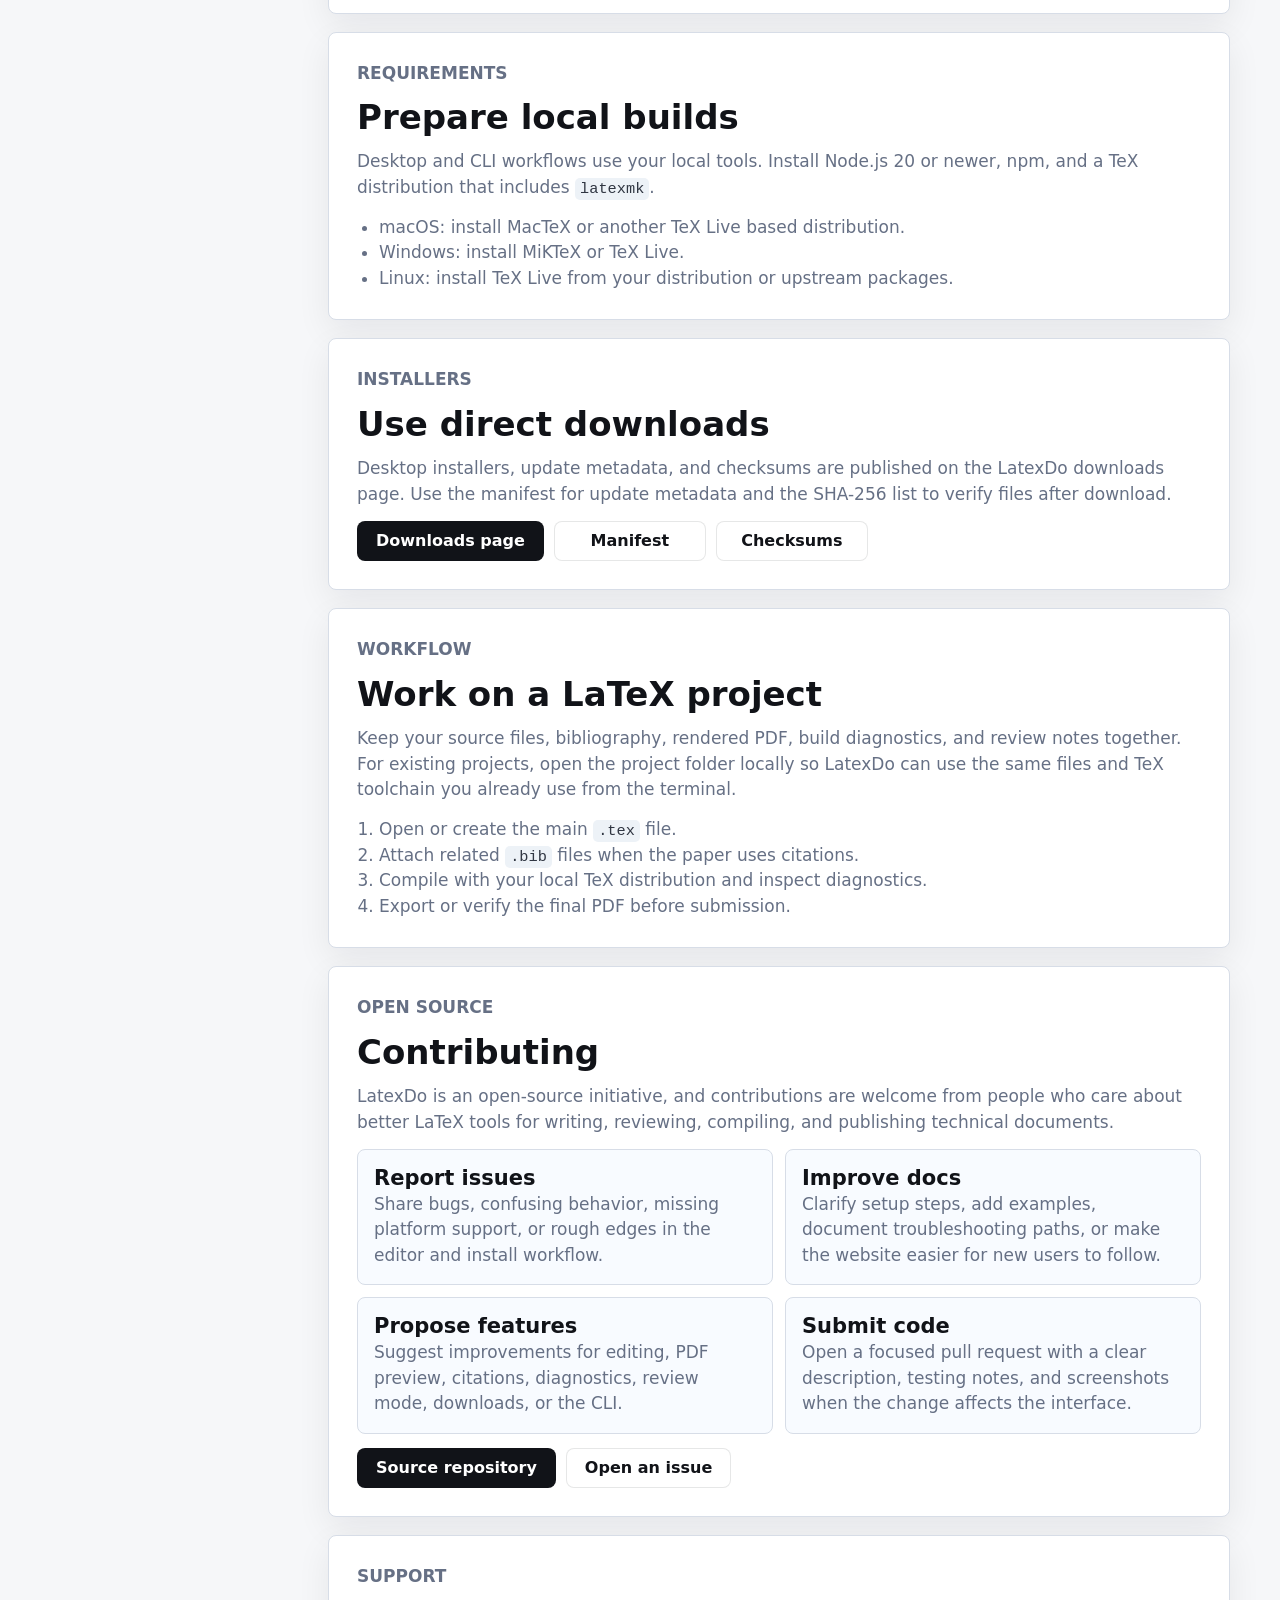
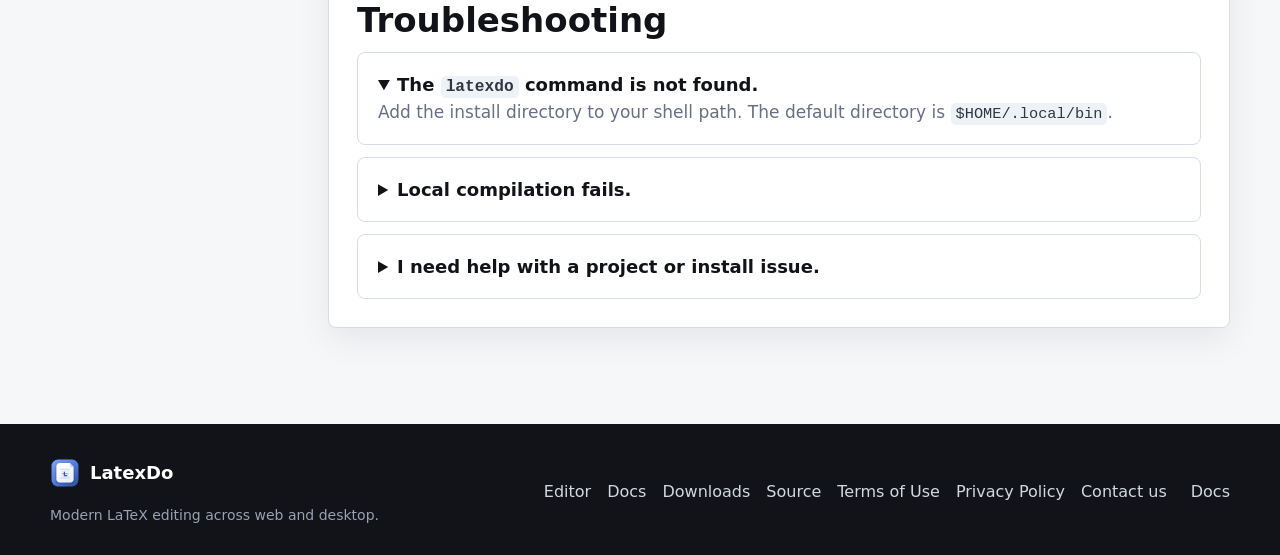
==== commit 956a3e05: "adding about (fixes: #7)" ====
--- a/docs/index.html
+++ b/docs/index.html
@@ -67,15 +67,39 @@
 
       <div class="docs-layout">
         <aside class="docs-toc" aria-label="Documentation sections">
+          <a href="#what-is-latexdo">What is LatexDo?</a>
           <a href="#quick-start">Quick start</a>
           <a href="#install-cli">Install the CLI</a>
           <a href="#local-toolchain">Local TeX toolchain</a>
           <a href="#desktop-downloads">Desktop downloads</a>
           <a href="#project-workflow">Project workflow</a>
+          <a href="#contributing">Contributing</a>
           <a href="#troubleshooting">Troubleshooting</a>
         </aside>
 
         <article class="docs-document">
+          <section id="what-is-latexdo">
+            <p class="eyebrow">About</p>
+            <h2>What is LatexDo?</h2>
+            <p>
+              LatexDo is an open-source initiative for making serious LaTeX writing
+              simpler, faster, and easier to maintain across web and desktop.
+            </p>
+            <p>
+              The project brings source editing, PDF preview, local builds,
+              diagnostics, downloads, and documentation into one focused ecosystem for
+              researchers, students, technical writers, and anyone preparing documents
+              with LaTeX.
+            </p>
+            <div class="docs-callout">
+              <strong>Open by design</strong>
+              <p>
+                LatexDo is meant to be inspectable, forkable, and shaped by the people
+                who rely on LaTeX for real work.
+              </p>
+            </div>
+          </section>
+
           <section id="quick-start">
             <p class="eyebrow">Start here</p>
             <h2>Quick start</h2>
@@ -174,6 +198,56 @@
               <li>Compile with your local TeX distribution and inspect diagnostics.</li>
               <li>Export or verify the final PDF before submission.</li>
             </ol>
+          </section>
+
+          <section id="contributing">
+            <p class="eyebrow">Open source</p>
+            <h2>Contributing</h2>
+            <p>
+              LatexDo is an open-source initiative, and contributions are welcome from
+              people who care about better LaTeX tools for writing, reviewing,
+              compiling, and publishing technical documents.
+            </p>
+            <div class="docs-grid">
+              <div>
+                <h3>Report issues</h3>
+                <p>
+                  Share bugs, confusing behavior, missing platform support, or rough
+                  edges in the editor and install workflow.
+                </p>
+              </div>
+              <div>
+                <h3>Improve docs</h3>
+                <p>
+                  Clarify setup steps, add examples, document troubleshooting paths, or
+                  make the website easier for new users to follow.
+                </p>
+              </div>
+              <div>
+                <h3>Propose features</h3>
+                <p>
+                  Suggest improvements for editing, PDF preview, citations, diagnostics,
+                  review mode, downloads, or the CLI.
+                </p>
+              </div>
+              <div>
+                <h3>Submit code</h3>
+                <p>
+                  Open a focused pull request with a clear description, testing notes,
+                  and screenshots when the change affects the interface.
+                </p>
+              </div>
+            </div>
+            <div class="docs-links">
+              <a class="button primary" href="https://github.com/latexdo/latexdo"
+                >Source repository</a
+              >
+              <a
+                class="button secondary"
+                href="https://github.com/latexdo/latexdo/issues"
+                >Open an issue</a
+              >
+            </div>
           </section>
 
           <section id="troubleshooting">
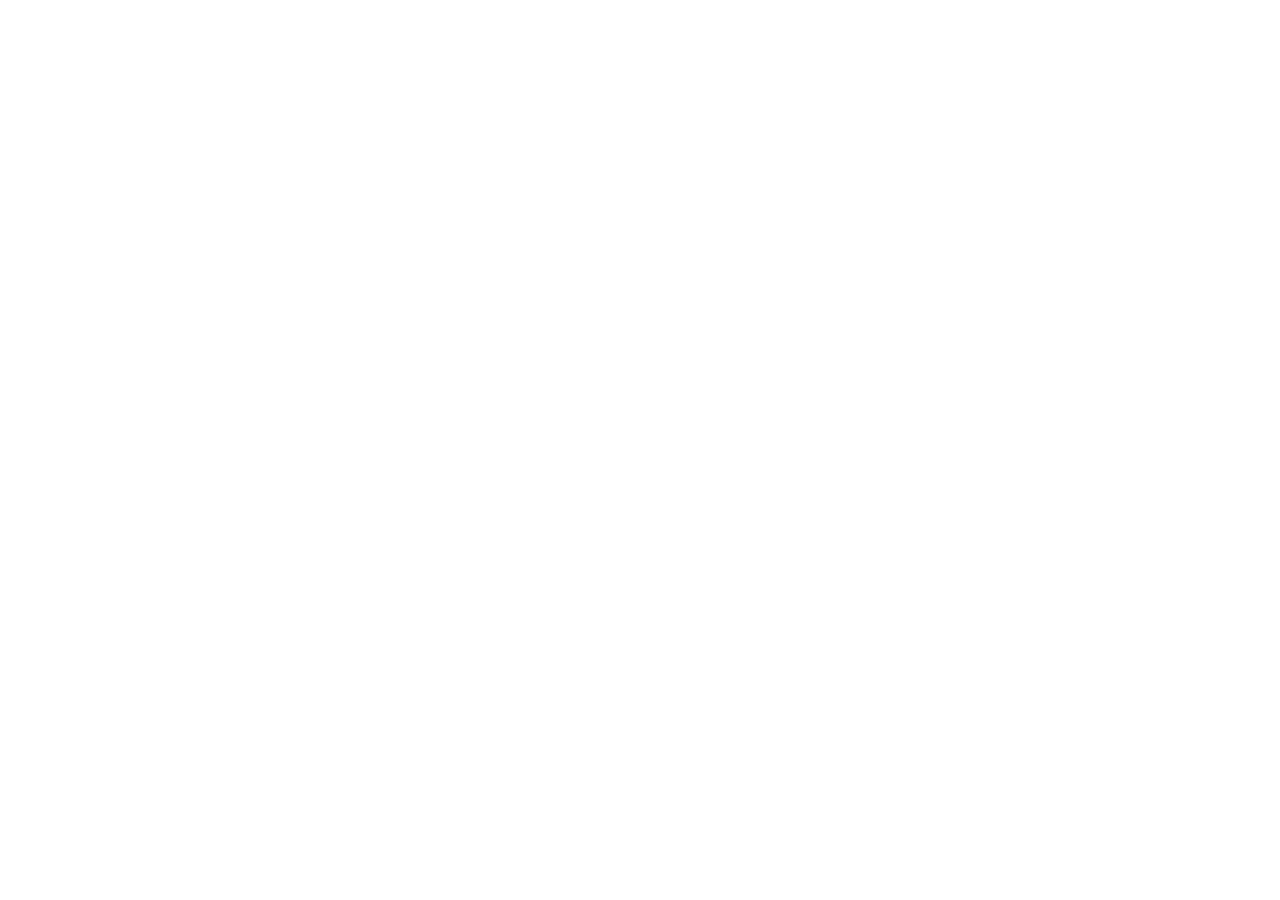
==== commit 6d597842: "adding about (fixes: #7)" ====
--- a/docs/index.html
+++ b/docs/index.html
@@ -3,306 +3,18 @@
   <head>
     <meta charset="UTF-8" />
     <meta name="viewport" content="width=device-width, initial-scale=1.0" />
-    <title>LatexDo Docs - Installation, Editor, CLI, and Downloads</title>
-    <meta
-      name="description"
-      content="LatexDo documentation for installing the CLI, opening the editor, preparing a TeX toolchain, using downloads, and troubleshooting local builds."
-    />
-    <meta name="robots" content="index, follow, max-image-preview:large" />
-    <link rel="canonical" href="https://latexdo.org/docs/" />
-    <link rel="icon" type="image/svg+xml" href="../assets/icon.svg" />
-    <link rel="manifest" href="../site.webmanifest" />
-    <link rel="stylesheet" href="../style.css" />
-    <meta property="og:type" content="website" />
-    <meta property="og:title" content="LatexDo Docs" />
-    <meta
-      property="og:description"
-      content="Install LatexDo, launch the editor, configure a TeX toolchain, and verify desktop downloads."
-    />
-    <meta property="og:url" content="https://latexdo.org/docs/" />
-    <meta property="og:image" content="https://latexdo.org/assets/social-preview.svg" />
+    <title>Redirecting to LatexDo Docs</title>
+    <meta name="robots" content="noindex, follow" />
+    <meta http-equiv="refresh" content="0; url=https://docs.latexdo.org/" />
+    <link rel="canonical" href="https://docs.latexdo.org/" />
   </head>
   <body>
-    <header class="site-header">
-      <nav class="nav-shell" aria-label="Primary navigation">
-        <a class="brand" href="../" aria-label="LatexDo home">
-          <img src="../assets/icon.svg" alt="" width="36" height="36" />
-          <span>LatexDo</span>
-        </a>
-        <button
-          class="nav-toggle"
-          type="button"
-          aria-expanded="false"
-          aria-controls="nav-links"
-          data-nav-toggle
-        >
-          <span></span>
-          <span></span>
-        </button>
-        <div id="nav-links" class="nav-links" data-nav-links>
-          <a href="../#editor">Editor</a>
-          <a href="../#features">Features</a>
-          <a href="../downloads/">Downloads</a>
-          <a href="./">Docs</a>
-          <a class="nav-editor-link" href="https://editor.latexdo.org">Open editor</a>
-        </div>
-      </nav>
-    </header>
-
-    <main class="docs-page">
-      <section class="docs-hero">
-        <p class="eyebrow">Documentation</p>
-        <h1>LatexDo Docs</h1>
-        <p>
-          Install LatexDo, launch the editor, connect your local TeX toolchain, and
-          keep downloads verifiable from the LatexDo website.
-        </p>
-        <div class="hero-actions">
-          <a class="button primary" href="https://editor.latexdo.org"
-            >Open web editor</a
-          >
-          <a class="button secondary" href="#install-cli">Install CLI</a>
-        </div>
-      </section>
-
-      <div class="docs-layout">
-        <aside class="docs-toc" aria-label="Documentation sections">
-          <a href="#what-is-latexdo">What is LatexDo?</a>
-          <a href="#quick-start">Quick start</a>
-          <a href="#install-cli">Install the CLI</a>
-          <a href="#local-toolchain">Local TeX toolchain</a>
-          <a href="#desktop-downloads">Desktop downloads</a>
-          <a href="#project-workflow">Project workflow</a>
-          <a href="#contributing">Contributing</a>
-          <a href="#troubleshooting">Troubleshooting</a>
-        </aside>
-
-        <article class="docs-document">
-          <section id="what-is-latexdo">
-            <p class="eyebrow">About</p>
-            <h2>What is LatexDo?</h2>
-            <p>
-              LatexDo is an open-source initiative for making serious LaTeX writing
-              simpler, faster, and easier to maintain across web and desktop.
-            </p>
-            <p>
-              The project brings source editing, PDF preview, local builds,
-              diagnostics, downloads, and documentation into one focused ecosystem for
-              researchers, students, technical writers, and anyone preparing documents
-              with LaTeX.
-            </p>
-            <div class="docs-callout">
-              <strong>Open by design</strong>
-              <p>
-                LatexDo is meant to be inspectable, forkable, and shaped by the people
-                who rely on LaTeX for real work.
-              </p>
-            </div>
-          </section>
-
-          <section id="quick-start">
-            <p class="eyebrow">Start here</p>
-            <h2>Quick start</h2>
-            <p>
-              The fastest path is the hosted editor. Open the web editor in your
-              browser when you want to draft or inspect LaTeX without preparing a local
-              environment.
-            </p>
-            <div class="docs-callout">
-              <strong>Use the browser editor</strong>
-              <p>
-                Go to <a href="https://editor.latexdo.org">editor.latexdo.org</a> and
-                start from a new document or an existing source file.
-              </p>
-            </div>
-          </section>
-
-          <section id="install-cli">
-            <p class="eyebrow">Terminal install</p>
-            <h2>Install the CLI</h2>
-            <p>
-              The install script downloads the <code>latexdo</code> command to
-              <code>$HOME/.local/bin</code> by default, then bootstraps the local
-              LatexDo source and npm dependencies.
-            </p>
-            <div class="command-line" aria-label="LatexDo CLI install command">
-              <code>curl -fsSL https://latexdo.org/install.sh | bash</code>
-            </div>
-            <p>
-              After installation, run <code>latexdo</code>. If your shell cannot find
-              the command, add <code>$HOME/.local/bin</code> to your <code>PATH</code>.
-            </p>
-            <div class="docs-grid">
-              <div>
-                <h3>Custom install directory</h3>
-                <p>
-                  Set <code>LATEXDO_BIN_DIR</code> before running the installer to
-                  choose another destination.
-                </p>
-              </div>
-              <div>
-                <h3>Skip bootstrap</h3>
-                <p>
-                  Set <code>LATEXDO_SKIP_BOOTSTRAP=1</code> if you only want to install
-                  the CLI command first.
-                </p>
-              </div>
-            </div>
-          </section>
-
-          <section id="local-toolchain">
-            <p class="eyebrow">Requirements</p>
-            <h2>Prepare local builds</h2>
-            <p>
-              Desktop and CLI workflows use your local tools. Install Node.js 20 or
-              newer, npm, and a TeX distribution that includes <code>latexmk</code>.
-            </p>
-            <ul>
-              <li>macOS: install MacTeX or another TeX Live based distribution.</li>
-              <li>Windows: install MiKTeX or TeX Live.</li>
-              <li>Linux: install TeX Live from your distribution or upstream packages.</li>
-            </ul>
-          </section>
-
-          <section id="desktop-downloads">
-            <p class="eyebrow">Installers</p>
-            <h2>Use direct downloads</h2>
-            <p>
-              Desktop installers, update metadata, and checksums are published on the
-              LatexDo downloads page. Use the manifest for update metadata and the
-              SHA-256 list to verify files after download.
-            </p>
-            <div class="docs-links">
-              <a class="button primary" href="../downloads/">Downloads page</a>
-              <a class="button secondary" href="../downloads/manifest.json"
-                >Manifest</a
-              >
-              <a class="button secondary" href="../downloads/SHA256SUMS.txt"
-                >Checksums</a
-              >
-            </div>
-          </section>
-
-          <section id="project-workflow">
-            <p class="eyebrow">Workflow</p>
-            <h2>Work on a LaTeX project</h2>
-            <p>
-              Keep your source files, bibliography, rendered PDF, build diagnostics,
-              and review notes together. For existing projects, open the project folder
-              locally so LatexDo can use the same files and TeX toolchain you already
-              use from the terminal.
-            </p>
-            <ol>
-              <li>Open or create the main <code>.tex</code> file.</li>
-              <li>Attach related <code>.bib</code> files when the paper uses citations.</li>
-              <li>Compile with your local TeX distribution and inspect diagnostics.</li>
-              <li>Export or verify the final PDF before submission.</li>
-            </ol>
-          </section>
-
-          <section id="contributing">
-            <p class="eyebrow">Open source</p>
-            <h2>Contributing</h2>
-            <p>
-              LatexDo is an open-source initiative, and contributions are welcome from
-              people who care about better LaTeX tools for writing, reviewing,
-              compiling, and publishing technical documents.
-            </p>
-            <div class="docs-grid">
-              <div>
-                <h3>Report issues</h3>
-                <p>
-                  Share bugs, confusing behavior, missing platform support, or rough
-                  edges in the editor and install workflow.
-                </p>
-              </div>
-              <div>
-                <h3>Improve docs</h3>
-                <p>
-                  Clarify setup steps, add examples, document troubleshooting paths, or
-                  make the website easier for new users to follow.
-                </p>
-              </div>
-              <div>
-                <h3>Propose features</h3>
-                <p>
-                  Suggest improvements for editing, PDF preview, citations, diagnostics,
-                  review mode, downloads, or the CLI.
-                </p>
-              </div>
-              <div>
-                <h3>Submit code</h3>
-                <p>
-                  Open a focused pull request with a clear description, testing notes,
-                  and screenshots when the change affects the interface.
-                </p>
-              </div>
-            </div>
-            <div class="docs-links">
-              <a class="button primary" href="https://github.com/latexdo/latexdo"
-                >Source repository</a
-              >
-              <a
-                class="button secondary"
-                href="https://github.com/latexdo/latexdo/issues"
-                >Open an issue</a
-              >
-            </div>
-          </section>
-
-          <section id="troubleshooting">
-            <p class="eyebrow">Support</p>
-            <h2>Troubleshooting</h2>
-            <div class="faq-list">
-              <details open>
-                <summary>The <code>latexdo</code> command is not found.</summary>
-                <p>
-                  Add the install directory to your shell path. The default directory is
-                  <code>$HOME/.local/bin</code>.
-                </p>
-              </details>
-              <details>
-                <summary>Local compilation fails.</summary>
-                <p>
-                  Confirm that your TeX distribution is installed and that
-                  <code>latexmk</code> is available in your terminal.
-                </p>
-              </details>
-              <details>
-                <summary>I need help with a project or install issue.</summary>
-                <p>
-                  Email <a href="mailto:contact@latexdo.org">contact@latexdo.org</a>
-                  or open an issue in the
-                  <a href="https://github.com/latexdo/latexdo">LatexDo repository</a>.
-                </p>
-              </details>
-            </div>
-          </section>
-        </article>
-      </div>
-    </main>
-
-    <footer class="site-footer">
-      <div>
-        <a class="brand" href="../" aria-label="LatexDo home"
-          ><img src="../assets/icon.svg" alt="" width="30" height="30" /><span
-            >LatexDo</span
-          ></a
-        >
-        <p>Modern LaTeX editing across web and desktop.</p>
-      </div>
-      <nav aria-label="Footer navigation">
-        <a href="https://editor.latexdo.org">Editor</a>
-        <a href="../docs/">Docs</a>
-        <a href="../downloads/">Downloads</a>
-        <a href="https://github.com/latexdo/latexdo">Source</a>
-        <a href="../terms.html">Terms of Use</a>
-        <a href="../privacy.html">Privacy Policy</a>
-        <a href="mailto:contact@latexdo.org">Contact us</a>
-      </nav>
-      <span>Docs</span>
-    </footer>
-
-    <script type="module" src="../assets/site.js"></script>
+    <p>
+      Redirecting to
+      <a href="https://docs.latexdo.org/">docs.latexdo.org</a>.
+    </p>
+    <script>
+      window.location.replace("https://docs.latexdo.org/");
+    </script>
   </body>
 </html>
